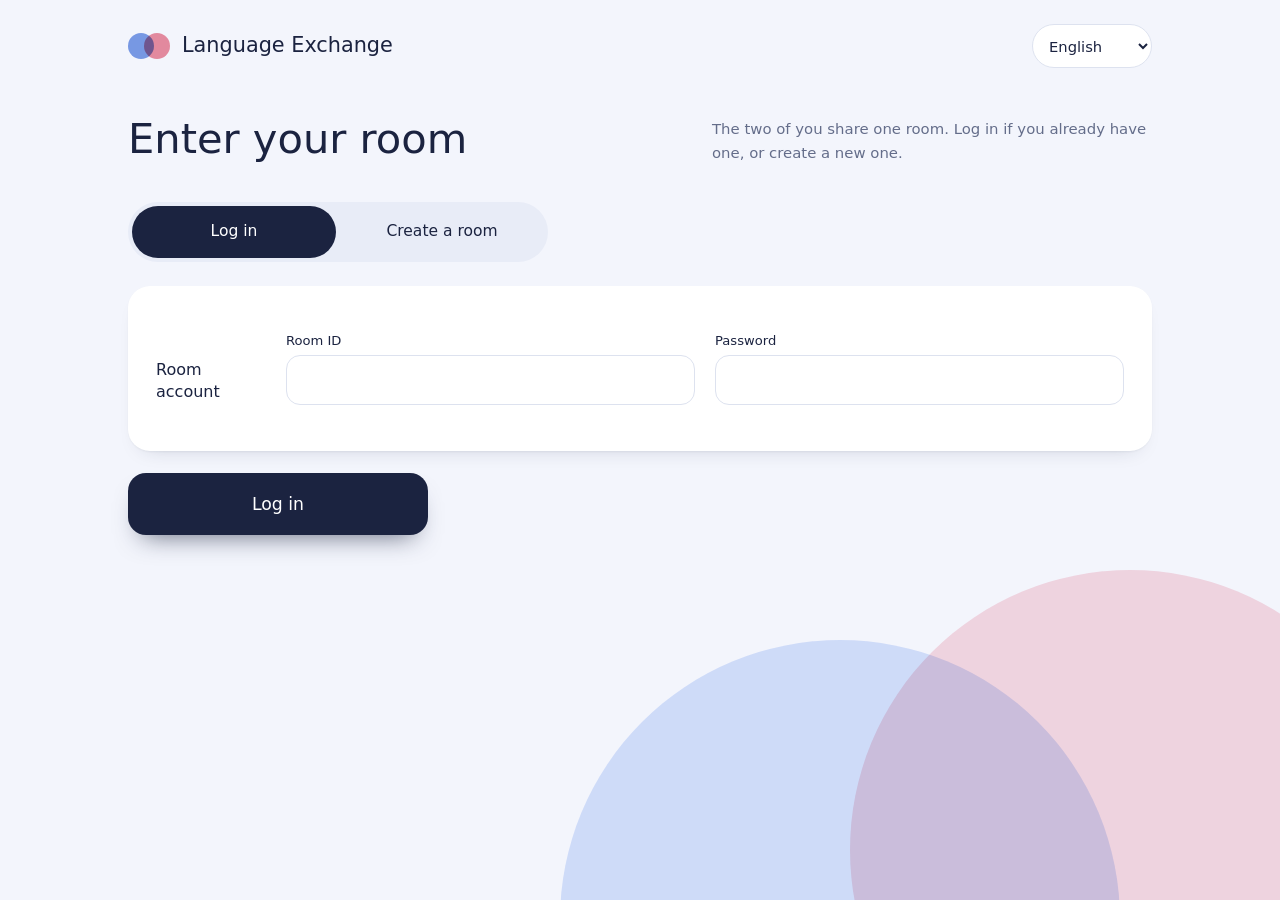
==== src/main/resources/static/enter.html @ fdb612fe "feat: 전체 화면 다국어 및 공통 헤더 Co-Authored-By: Claude Opus 5.5 <noreply@anthropic.com>" ====
<!DOCTYPE html>
<html lang="en">
<head>
    <meta charset="UTF-8">
    <meta name="viewport" content="width=device-width, initial-scale=1, viewport-fit=cover">
    <meta name="theme-color" content="#f3f5fc">
    <title data-i18n="app.name"></title>

    <link rel="preconnect" href="https://fonts.googleapis.com">
    <link rel="preconnect" href="https://fonts.gstatic.com" crossorigin>
    <link href="https://fonts.googleapis.com/css2?family=Gowun+Dodum&family=Noto+Sans+SC:wght@400;500&family=Zen+Maru+Gothic:wght@400;500;700&display=swap" rel="stylesheet">
    <link rel="stylesheet" href="css/style.css">
</head>
<body>
<div class="page">
    <!-- 로고와 화면 언어 선택은 common.js 가 여기에 그립니다. (data-nav 가 없으면 메뉴 없이) -->
    <header class="site-header"></header>

    <main>
        <div class="page-head">
            <h1 class="page-title" data-i18n="enter.heading"></h1>
            <p class="page-note" data-i18n="enter.note"></p>
        </div>

        <div id="mode-toggle" class="mode-toggle" role="group" data-i18n-aria-label="enter.mode.label">
            <button type="button" data-mode="login" aria-pressed="true" data-i18n="enter.mode.login"></button>
            <button type="button" data-mode="create" aria-pressed="false" data-i18n="enter.mode.create"></button>
        </div>

        <!-- 로그인 -->
        <form id="login-form" novalidate>
            <section class="topic-form">
                <div class="form-row">
                    <div class="form-row-name" data-i18n="enter.account.title"></div>
                    <label class="field">
                        <span class="field-label" data-i18n="enter.account.loginId"></span>
                        <input type="text" class="field-input field-input--a" name="loginId" maxlength="20" dir="ltr"
                               autocomplete="username" autocapitalize="none" spellcheck="false">
                    </label>
                    <label class="field">
                        <span class="field-label" data-i18n="enter.account.password"></span>
                        <input type="password" class="field-input field-input--a" name="password" maxlength="64" dir="ltr"
                               autocomplete="current-password">
                    </label>
                </div>
            </section>

            <div class="message" role="alert" hidden></div>

            <div class="form-actions">
                <button type="submit" class="primary submit-button">
                    <span class="btn-line" data-i18n="enter.mode.login"></span>
                </button>
            </div>
        </form>

        <!-- 방 만들기 -->
        <form id="create-form" novalidate hidden>
            <p class="page-note form-note" data-i18n="enter.create.note"></p>

            <section class="topic-form">
                <div class="form-row">
                    <div class="form-row-name" data-i18n="enter.account.title"></div>
                    <label class="field">
                        <span class="field-label" data-i18n="enter.account.loginIdRule"></span>
                        <input type="text" class="field-input field-input--a" name="loginId" maxlength="20" dir="ltr"
                               autocomplete="username" autocapitalize="none" spellcheck="false">
                    </label>
                    <label class="field">
                        <span class="field-label" data-i18n="enter.account.passwordRule"></span>
                        <input type="password" class="field-input field-input--a" name="password" maxlength="64" dir="ltr"
                               autocomplete="new-password">
                    </label>
                </div>

                <div class="form-row">
                    <div class="form-row-name" data-i18n="enter.create.name"></div>
                    <label class="field">
                        <span class="field-label field-label--a" data-i18n="enter.create.memberA"></span>
                        <input type="text" class="field-input field-input--a" name="nameA" maxlength="50" dir="auto" autocomplete="off">
                    </label>
                    <label class="field">
                        <span class="field-label field-label--b" data-i18n="enter.create.memberB"></span>
                        <input type="text" class="field-input field-input--b" name="nameB" maxlength="50" dir="auto" autocomplete="off">
                    </label>
                </div>

                <div class="form-row">
                    <div class="form-row-name" data-i18n="enter.create.nationality"></div>
                    <label class="field">
                        <span class="field-label field-label--a" data-i18n="enter.create.memberA"></span>
                        <select class="field-input field-input--a" name="nationalityA"></select>
                    </label>
                    <label class="field">
                        <span class="field-label field-label--b" data-i18n="enter.create.memberB"></span>
                        <select class="field-input field-input--b" name="nationalityB"></select>
                    </label>
                </div>

                <div class="form-row">
                    <div class="form-row-name" data-i18n="enter.create.learningLanguage"></div>
                    <label class="field">
                        <span class="field-label field-label--a" data-i18n="enter.create.memberA"></span>
                        <select class="field-input field-input--a" name="learningLanguageA"></select>
                    </label>
                    <label class="field">
                        <span class="field-label field-label--b" data-i18n="enter.create.memberB"></span>
                        <select class="field-input field-input--b" name="learningLanguageB"></select>
                    </label>
                    <p class="form-row-hint" data-i18n="enter.create.learningLanguageHint"></p>
                </div>
            </section>

            <div class="message" role="alert" hidden></div>

            <div class="form-actions">
                <button type="submit" class="primary submit-button">
                    <span class="btn-line" data-i18n="enter.create.submit"></span>
                </button>
            </div>
        </form>
    </main>
</div>

<!-- languages.js, i18n.js, 사전은 common.js 가 불러옵니다. -->
<script src="js/common.js"></script>
<script src="js/enter.js"></script>
</body>
</html>
---- src/main/resources/static/css/style.css ----
/* ==========================================================
   언어교환 / 言語交換
   - 색은 언어가 아니라 자리에 붙어요: 방의 첫 번째 언어(A) = 파랑, 두 번째 언어(B) = 빨강
   - 좌우 여백·위치는 논리 속성(inline-start/end)으로 써서 아랍어(dir="rtl")에서도 그대로 뒤집혀요
   - 두 원이 겹치는 모양(벤 다이어그램)이 앱의 상징: 두 언어가 만나는 곳
   ========================================================== */

:root {
    --ink: #1b2340;
    --muted: #646d8a;
    --paper: #f3f5fc;
    --surface: #ffffff;
    --line: #dde2ef;

    --lang-a: #2c5bc4;
    --lang-a-soft: #e5ecfb;
    --lang-a-circle: #c9d9fa;
    --lang-b: #c2354f;
    --lang-b-soft: #fbe5ea;
    --lang-b-circle: #f8cdd6;

    --radius-xl: 28px;
    --radius-lg: 22px;
    --radius-md: 18px;
    --radius-sm: 12px;

    --shadow-card: 0 1px 2px rgba(27, 35, 64, 0.06), 0 22px 40px -22px rgba(27, 35, 64, 0.38);
    --shadow-soft: 0 1px 2px rgba(27, 35, 64, 0.05), 0 10px 22px -16px rgba(27, 35, 64, 0.28);

    --font-ko: "Gowun Dodum", "Apple SD Gothic Neo", "Malgun Gothic", sans-serif;
    --font-ja: "Zen Maru Gothic", "Hiragino Maru Gothic ProN", "Hiragino Sans", "Yu Gothic", sans-serif;
    --font-zh: "Noto Sans SC", "PingFang SC", "Microsoft YaHei", sans-serif;
    --font-system: system-ui, -apple-system, "Segoe UI", Roboto, sans-serif;
}

*,
*::before,
*::after {
    box-sizing: border-box;
}

[hidden] {
    display: none !important;
}

html {
    -webkit-text-size-adjust: 100%;
}

body {
    margin: 0;
    background: var(--paper);
    color: var(--ink);
    font-family: var(--font-ko);
    font-size: 1rem;
    line-height: 1.6;
    font-synthesis: none;
}

body:has(dialog[open]) {
    overflow: hidden;
}

/* 한국어는 단어 단위로, 일본어는 문장 덩어리 단위로 줄바꿈 */
[lang="ko"] {
    font-family: var(--font-ko);
    word-break: keep-all;
    overflow-wrap: break-word;
}

[lang="ja"] {
    font-family: var(--font-ja);
    font-weight: 400;
    line-break: strict;
    word-break: auto-phrase;
}

/* 화면 언어(<html lang>)에 맞는 기본 글꼴. 한국어·일본어·중국어 말고는 기기 기본 글꼴을 씁니다. */
html:lang(ja) body {
    font-family: var(--font-ja);
}

html:lang(zh) body {
    font-family: var(--font-zh);
}

html:not(:lang(ko), :lang(ja), :lang(zh)) body {
    font-family: var(--font-system);
}

button {
    font: inherit;
    color: inherit;
    -webkit-tap-highlight-color: transparent;
}

a {
    -webkit-tap-highlight-color: transparent;
}

:focus-visible {
    outline: 3px solid var(--lang-a);
    outline-offset: 3px;
}

/* ---------- 넓은 화면의 빈 공간을 채우는 장식 (겹치는 두 원) ---------- */

@media (min-width: 1000px) {
    body::before,
    body::after {
        content: "";
        position: fixed;
        z-index: -1;
        width: 560px;
        height: 560px;
        border-radius: 50%;
        mix-blend-mode: multiply;
        opacity: 0.7;
        pointer-events: none;
    }

    body::before {
        inset-inline-end: 160px;
        bottom: -300px;
        background: var(--lang-a-circle);
    }

    body::after {
        inset-inline-end: -130px;
        bottom: -230px;
        background: var(--lang-b-circle);
    }
}

/* ---------- 레이아웃 ---------- */

.page {
    max-width: 1120px;
    margin: 0 auto;
    padding: 0 clamp(20px, 4vw, 48px) calc(80px + env(safe-area-inset-bottom, 0px));
}

.site-header {
    display: flex;
    flex-wrap: wrap;
    align-items: center;
    justify-content: space-between;
    gap: 16px 24px;
    padding: calc(24px + env(safe-area-inset-top, 0px)) 0 clamp(24px, 4vw, 44px);
}

.brand {
    display: flex;
    align-items: center;
    gap: 12px;
    color: inherit;
    text-decoration: none;
}

.logo {
    display: inline-flex;
    align-items: center;
}

.logo-circle {
    width: 26px;
    height: 26px;
    border-radius: 50%;
    mix-blend-mode: multiply;
}

.logo-circle--a {
    background: #7d9ee6;
}

.logo-circle--b {
    margin-inline-start: -10px;
    background: #ee8fa0;
}

.wordmark {
    display: flex;
    flex-wrap: wrap;
    align-items: baseline;
    gap: 0 10px;
    font-size: 1.3rem;
    line-height: 1.3;
}

/* ---------- 메뉴 ---------- */

.site-nav {
    display: flex;
    gap: 4px;
    padding: 4px;
    border-radius: 999px;
    background: #e8ecf7;
}

.site-nav a,
.site-nav button {
    display: flex;
    flex-direction: column;
    align-items: center;
    justify-content: center;
    min-height: 50px;
    padding: 4px 20px;
    border-radius: 999px;
    color: var(--ink);
    font-size: 0.97rem;
    line-height: 1.25;
    text-align: center;
    text-decoration: none;
    transition: background-color 0.18s ease, color 0.18s ease;
}

.site-nav button {
    border: 0;
    background: transparent;
    cursor: pointer;
}

/* 화면 언어 선택 (common.js 가 헤더에 넣어요) */
.lang-select {
    min-height: 44px;
    margin-inline-start: auto;
    padding: 8px 12px;
    border: 1.5px solid var(--line);
    border-radius: 999px;
    background: var(--surface);
    color: var(--ink);
    font: inherit;
    font-size: 0.92rem;
    cursor: pointer;
}

.site-nav a:hover,
.site-nav button:hover {
    background: rgba(255, 255, 255, 0.75);
}

.site-nav a[aria-current="page"] {
    background: var(--ink);
    color: #ffffff;
}

@media (max-width: 700px) {
    .site-nav {
        width: 100%;
    }

    .site-nav a,
    .site-nav button {
        flex: 1;
        padding: 4px 6px;
    }
}

/* ---------- 메인: 히어로 ---------- */

.hero {
    display: grid;
    grid-template-columns: minmax(0, 1fr);
    grid-template-areas:
    "copy"
    "card"
    "actions";
    gap: 28px;
}

.hero-copy {
    grid-area: copy;
}

.card-stage {
    grid-area: card;
    perspective: 1000px;
}

.hero-actions {
    grid-area: actions;
}

.hero-title {
    margin: 0;
    color: var(--lang-a);
    font-size: clamp(2rem, 5.4vw, 3.3rem);
    font-weight: 400;
    line-height: 1.25;
    text-wrap: balance;
}

.hero-desc {
    max-width: 32em;
    margin: 22px 0 0;
    color: var(--muted);
}

@media (min-width: 900px) {
    .hero {
        grid-template-columns: minmax(0, 5fr) minmax(0, 6fr);
        grid-template-areas:
      "copy card"
      "actions card";
        column-gap: clamp(40px, 6vw, 88px);
        row-gap: 0;
        align-items: center;
    }

    .hero-copy {
        align-self: end;
        padding-bottom: 32px;
    }

    .hero-actions {
        align-self: start;
        max-width: 440px;
    }
}

/* ---------- 이번 주 주제 카드 ---------- */

.weekly-card {
    --d: 150px;
    position: relative;
    display: flex;
    flex-direction: column;
    width: 100%;
    min-height: 300px;
    padding: 26px 24px 28px;
    border: 0;
    border-radius: var(--radius-xl);
    background: var(--surface);
    box-shadow: var(--shadow-card);
    overflow: hidden;
    text-align: start;
    cursor: pointer;
    transition: transform 0.22s ease;
}

@media (min-width: 900px) {
    .weekly-card {
        --d: clamp(170px, 17vw, 240px);
        min-height: clamp(360px, 34vw, 460px);
        padding: 36px 36px 40px;
    }
}

.weekly-card:disabled {
    cursor: default;
}

.weekly-card.is-flipping {
    transform: rotateY(90deg);
}

/* 겹치는 두 원: 뽑기 전에는 떨어져 있다가 주제가 나오면 겹쳐요 */
.venn {
    position: absolute;
    top: 24px;
    inset-inline-end: 20px;
    width: calc(var(--d) * 1.7);
    height: var(--d);
    pointer-events: none;
}

@media (min-width: 900px) {
    .venn {
        top: 34px;
        inset-inline-end: 34px;
    }
}

/* 카드 안의 두 송이 꽃: 파랑(A)과 빨강(B). 둘 다 꽃잎이 5장이에요.
   두 꽃이 서로를 향해 움직이는 그림이라 이 안의 left/right 와 translateX 는 글 방향과 상관없이 그대로 둡니다.
   뽑기 전에는 떨어져 있다가, 주제가 나오면 돌면서 서로 겹쳐요. (그림 파일 없이 CSS 안에서 그려요) */
.venn-circle {
    position: absolute;
    top: 0;
    width: var(--d);
    height: var(--d);
    background-repeat: no-repeat;
    background-position: center;
    background-size: contain;
    mix-blend-mode: multiply;
    transition: transform 0.9s cubic-bezier(0.3, 1.25, 0.4, 1);
}

.venn-circle--a {
    left: 0;
    background-image: url("data:image/svg+xml,%3Csvg xmlns='http://www.w3.org/2000/svg' viewBox='0 0 200 200'%3E%3Cpath d='M100 100 C62 84 52 34 80 16 C92 8 108 8 120 16 C148 34 138 84 100 100Z' fill='%23c9d9fa' transform='rotate(0 100 100)'/%3E%3Cpath d='M100 100 C62 84 52 34 80 16 C92 8 108 8 120 16 C148 34 138 84 100 100Z' fill='%23c9d9fa' transform='rotate(72 100 100)'/%3E%3Cpath d='M100 100 C62 84 52 34 80 16 C92 8 108 8 120 16 C148 34 138 84 100 100Z' fill='%23c9d9fa' transform='rotate(144 100 100)'/%3E%3Cpath d='M100 100 C62 84 52 34 80 16 C92 8 108 8 120 16 C148 34 138 84 100 100Z' fill='%23c9d9fa' transform='rotate(216 100 100)'/%3E%3Cpath d='M100 100 C62 84 52 34 80 16 C92 8 108 8 120 16 C148 34 138 84 100 100Z' fill='%23c9d9fa' transform='rotate(288 100 100)'/%3E%3Ccircle cx='100' cy='100' r='13' fill='%237d9ee6'/%3E%3C/svg%3E");
    transform: translateX(calc(var(--d) * 0.15)) rotate(-12deg);
}

.venn-circle--b {
    right: 0;
    background-image: url("data:image/svg+xml,%3Csvg xmlns='http://www.w3.org/2000/svg' viewBox='0 0 200 200'%3E%3Cpath d='M100 100 C68 78 60 34 82 14 C90 7 98 12 100 22 C102 12 110 7 118 14 C140 34 132 78 100 100Z' fill='%23f8cdd6' transform='rotate(0 100 100)'/%3E%3Cpath d='M100 100 C68 78 60 34 82 14 C90 7 98 12 100 22 C102 12 110 7 118 14 C140 34 132 78 100 100Z' fill='%23f8cdd6' transform='rotate(72 100 100)'/%3E%3Cpath d='M100 100 C68 78 60 34 82 14 C90 7 98 12 100 22 C102 12 110 7 118 14 C140 34 132 78 100 100Z' fill='%23f8cdd6' transform='rotate(144 100 100)'/%3E%3Cpath d='M100 100 C68 78 60 34 82 14 C90 7 98 12 100 22 C102 12 110 7 118 14 C140 34 132 78 100 100Z' fill='%23f8cdd6' transform='rotate(216 100 100)'/%3E%3Cpath d='M100 100 C68 78 60 34 82 14 C90 7 98 12 100 22 C102 12 110 7 118 14 C140 34 132 78 100 100Z' fill='%23f8cdd6' transform='rotate(288 100 100)'/%3E%3Ccircle cx='100' cy='100' r='9' fill='%23ee8fa0'/%3E%3C/svg%3E");
    transform: translateX(calc(var(--d) * -0.15)) rotate(14deg);
}

.weekly-card.is-empty .venn-circle--a {
    transform: translateX(calc(var(--d) * -0.12)) rotate(-50deg);
}

.weekly-card.is-empty .venn-circle--b {
    transform: translateX(calc(var(--d) * 0.12)) rotate(52deg);
}

.card-text {
    position: relative;
    display: flex;
    flex-direction: column;
    gap: 8px;
    margin-top: auto;
}

.card-name {
    display: block;
    line-height: 1.25;
    text-wrap: balance;
    overflow-wrap: anywhere;
}

.card-name--a {
    color: var(--lang-a);
    font-size: clamp(2.1rem, 9vw, 3.5rem);
}

.card-name--b {
    color: var(--lang-b);
    font-size: clamp(1.6rem, 6.4vw, 2.4rem);
}

.weekly-card.is-empty .card-name--a {
    font-size: clamp(1.3rem, 5vw, 1.7rem);
}

.weekly-card.is-empty .card-name--b {
    font-size: clamp(1.05rem, 3.6vw, 1.2rem);
}

.hint {
    margin: 0 4px 14px;
    color: var(--muted);
    font-size: 0.92rem;
}

.hero-actions .message {
    margin: 0 0 14px;
}

/* ---------- 메인: 바로가기 ---------- */

.shortcuts {
    display: grid;
    grid-template-columns: repeat(auto-fit, minmax(min(100%, 300px), 1fr));
    gap: 16px;
    margin-top: clamp(44px, 7vw, 80px);
}

.shortcut {
    position: relative;
    display: block;
    padding: 24px 26px;
    padding-inline-end: 60px;
    border: 1.5px solid transparent;
    border-radius: var(--radius-lg);
    background: var(--surface);
    box-shadow: var(--shadow-soft);
    color: inherit;
    text-decoration: none;
    transition: border-color 0.18s ease;
}

.shortcut:hover {
    border-color: var(--ink);
}

.shortcut::after {
    content: "";
    position: absolute;
    top: 50%;
    inset-inline-end: 26px;
    width: 10px;
    height: 10px;
    border-top: 2px solid var(--muted);
    border-inline-end: 2px solid var(--muted);
    transform: translateY(-50%) rotate(45deg);
}

/* 오른쪽에서 왼쪽으로 쓰는 언어에서는 화살표도 반대쪽을 가리킵니다 */
[dir="rtl"] .shortcut::after,
[dir="rtl"] .topic-row::after {
    transform: translateY(-50%) rotate(-45deg);
}

.shortcut-title {
    display: block;
    color: var(--lang-a);
    font-size: 1.35rem;
    line-height: 1.4;
}

.shortcut-desc {
    display: block;
    margin-top: 14px;
    color: var(--muted);
    font-size: 0.93rem;
}

/* ---------- 버튼 ---------- */

.primary {
    display: block;
    width: 100%;
    min-height: 62px;
    margin-top: 18px;
    padding: 12px 20px;
    border: 0;
    border-radius: var(--radius-md);
    background: var(--ink);
    box-shadow: 0 14px 26px -14px rgba(27, 35, 64, 0.7);
    color: #ffffff;
    text-align: center;
    cursor: pointer;
    transition: transform 0.12s ease;
}

.hero-actions .primary {
    margin-top: 0;
}

.primary:active {
    transform: scale(0.985);
}

.primary:disabled {
    opacity: 0.6;
    cursor: progress;
}

.btn-line {
    display: block;
    font-size: 1.08rem;
    line-height: 1.4;
}

.secondary {
    display: block;
    width: 100%;
    min-height: 52px;
    margin-top: 18px;
    padding: 10px 16px;
    border: 1.5px solid var(--ink);
    border-radius: var(--radius-md);
    background: transparent;
    cursor: pointer;
}

.secondary:disabled {
    opacity: 0.55;
    cursor: progress;
}

.load-more {
    max-width: 360px;
    margin: 32px auto 0;
}

.icon-button {
    flex: none;
    display: grid;
    place-items: center;
    width: 44px;
    height: 44px;
    margin: -6px 0 0;
    margin-inline-end: -8px;
    padding: 0;
    border: 0;
    border-radius: 50%;
    background: transparent;
    color: var(--muted);
    cursor: pointer;
}

/* ---------- 메시지 ---------- */

.message {
    max-width: 640px;
    margin: 16px 0 0;
    padding: 13px 16px;
    border-radius: var(--radius-sm);
    background: var(--lang-b-soft);
    color: #8a1f36;
    font-size: 0.95rem;
}

.message--info {
    background: #e9ecf5;
    color: var(--muted);
}

/* ---------- 목록 페이지 공통 ---------- */

.page-head {
    display: flex;
    flex-wrap: wrap;
    align-items: flex-end;
    justify-content: space-between;
    gap: 14px 40px;
    margin-bottom: clamp(24px, 3.5vw, 36px);
}

.page-title {
    margin: 0;
    font-size: clamp(1.9rem, 4vw, 2.6rem);
    font-weight: 400;
    line-height: 1.3;
}

.page-note {
    max-width: 440px;
    margin: 0;
    color: var(--muted);
    font-size: 0.93rem;
}

.topic-list,
.history-list {
    display: grid;
    grid-template-columns: repeat(auto-fill, minmax(min(100%, 300px), 1fr));
    gap: 14px;
    margin: 0;
    padding: 0;
    list-style: none;
}

.topic-list > li,
.history-list > li {
    display: flex;
}

/* ---------- 전체 주제 ---------- */

.group-heading {
    grid-column: 1 / -1;
    display: flex;
    flex-wrap: wrap;
    align-items: baseline;
    gap: 0 12px;
    margin-top: 18px;
    font-size: 1.15rem;
}

.group-heading:first-child {
    margin-top: 0;
}

.topic-row {
    position: relative;
    display: block;
    flex: 1;
    width: 100%;
    padding: 18px 20px;
    padding-inline-end: 48px;
    border: 1.5px solid transparent;
    border-radius: var(--radius-md);
    text-align: start;
    cursor: pointer;
}

/* 아직 안 쓴 주제는 도드라지게, 쓴 주제는 차분하게 */
.topic-row.is-new {
    background: var(--surface);
    box-shadow: var(--shadow-soft);
}

.topic-row.is-used {
    border-color: var(--line);
    background: transparent;
}

.topic-row::after {
    content: "";
    position: absolute;
    top: 50%;
    inset-inline-end: 20px;
    width: 9px;
    height: 9px;
    border-top: 2px solid var(--muted);
    border-inline-end: 2px solid var(--muted);
    transform: translateY(-50%) rotate(45deg);
}

.topic-row:hover {
    border-color: var(--ink);
}

.topic-name {
    display: block;
    line-height: 1.45;
}

.topic-name--a {
    color: var(--lang-a);
    font-size: 1.15rem;
}

.topic-name--b {
    margin-top: 1px;
    color: var(--lang-b);
    font-size: 1rem;
}

.topic-row.is-used .topic-name {
    opacity: 0.78;
}

.pill {
    display: inline-block;
    margin-top: 10px;
    padding: 3px 12px;
    border-radius: 999px;
    font-size: 0.8rem;
    line-height: 1.5;
}

.pill--new,
.pill--now {
    background: var(--ink);
    color: #ffffff;
}

.pill--used {
    background: #e7eaf3;
    color: var(--muted);
}

/* ---------- 학습 기록 ---------- */

.history-card {
    display: flex;
    flex: 1;
    flex-direction: column;
    gap: 16px;
    width: 100%;
    padding: 20px 22px;
    border: 1.5px solid transparent;
    border-radius: var(--radius-lg);
    background: var(--surface);
    box-shadow: var(--shadow-soft);
    text-align: start;
    cursor: pointer;
    transition: border-color 0.18s ease;
}

.history-card:hover,
.history-card.is-current {
    border-color: var(--ink);
}

.history-top {
    display: flex;
    align-items: center;
    justify-content: space-between;
    gap: 12px;
}

.history-top .pill {
    margin-top: 0;
}

.round {
    display: flex;
    align-items: center;
    gap: 12px;
}

.round-no {
    display: grid;
    place-items: center;
    min-width: 3.1rem;
    height: 3.1rem;
    padding: 0 0.5rem;
    border-radius: 999px;
    background: var(--ink);
    color: #ffffff;
    font-family: var(--font-ja);
    font-size: 1.4rem;
    line-height: 1;
}

.round-label {
    color: var(--lang-a);
    font-size: 0.9rem;
    line-height: 1.25;
}

.history-names {
    display: block;
}

.history-date {
    display: block;
    margin-top: auto;
    color: var(--muted);
    font-size: 0.88rem;
}

/* ---------- 주제 등록 ---------- */

.mode-toggle {
    display: grid;
    grid-template-columns: 1fr 1fr;
    gap: 4px;
    width: min(100%, 420px);
    margin: 0 0 24px;
    padding: 4px;
    border-radius: 999px;
    background: #e8ecf7;
}

.mode-toggle button {
    display: flex;
    flex-direction: column;
    align-items: center;
    justify-content: center;
    min-height: 52px;
    border: 0;
    border-radius: 999px;
    background: transparent;
    font-size: 0.97rem;
    line-height: 1.25;
    cursor: pointer;
    transition: background-color 0.18s ease, color 0.18s ease;
}

.mode-toggle button[aria-pressed="true"] {
    background: var(--ink);
    color: #ffffff;
}

.topic-forms {
    display: grid;
    gap: 18px;
}

.topic-form {
    padding: clamp(18px, 3vw, 28px);
    border-radius: var(--radius-lg);
    background: var(--surface);
    box-shadow: var(--shadow-soft);
}

.topic-form-head {
    display: none;
    align-items: baseline;
    justify-content: space-between;
    gap: 12px;
    margin-bottom: 6px;
}

.register-form.is-bulk .topic-form-head {
    display: flex;
}

.topic-form-title {
    display: flex;
    align-items: baseline;
    gap: 10px;
    margin: 0;
    font-size: 1.2rem;
    font-weight: 400;
}

.text-button {
    padding: 6px 4px;
    border: 0;
    background: transparent;
    color: var(--muted);
    font-size: 0.9rem;
    text-decoration: underline;
    text-underline-offset: 3px;
    cursor: pointer;
}

.text-button:hover {
    color: var(--lang-b);
}

.form-row {
    display: grid;
    grid-template-columns: minmax(0, 1fr);
    gap: 12px 20px;
    padding: 18px 0;
    border-top: 1px solid var(--line);
}

.topic-form-head + .form-row,
.topic-form > .form-row:first-child {
    border-top: 0;
}

.form-note {
    margin-bottom: 16px;
}

/* 입력 줄 아래 한 줄 설명 (줄 전체 폭) */
.form-row-hint {
    grid-column: 1 / -1;
    margin: 0;
    color: var(--muted);
    font-size: 0.86rem;
}

@media (min-width: 760px) {
    .form-row {
        grid-template-columns: 110px minmax(0, 1fr) minmax(0, 1fr);
        align-items: start;
    }

    .form-row-name {
        padding-top: 1.7rem;
    }
}

.form-row-name {
    line-height: 1.35;
}

.field {
    display: block;
}

.field-label {
    display: block;
    margin-bottom: 6px;
    font-size: 0.82rem;
    line-height: 1.3;
}

.field-label--a {
    color: var(--lang-a);
}

.field-label--b {
    color: var(--lang-b);
}

.field-input {
    display: block;
    width: 100%;
    padding: 12px 14px;
    border: 1.5px solid var(--line);
    border-radius: 14px;
    background: #ffffff;
    color: var(--ink);
    font-size: 1rem;
    line-height: 1.5;
    transition: border-color 0.15s ease, background-color 0.15s ease, box-shadow 0.15s ease;
}

textarea.field-input {
    min-height: 84px;
    resize: vertical;
}

.field-input::placeholder {
    color: #9aa1b8;
}

.field-input:focus {
    outline: none;
}

.field-input--a:focus {
    border-color: var(--lang-a);
    box-shadow: 0 0 0 3px var(--lang-a-soft);
}

.field-input--b:focus {
    border-color: var(--lang-b);
    box-shadow: 0 0 0 3px var(--lang-b-soft);
}

.field-input[aria-invalid="true"] {
    border-color: #d9730d;
    background: #fff9ef;
}

.form-actions {
    display: flex;
    flex-wrap: wrap;
    align-items: center;
    justify-content: space-between;
    gap: 14px;
    margin-top: 22px;
}

.form-actions .primary {
    flex: 0 1 auto;
    width: auto;
    min-width: min(100%, 300px);
    margin-top: 0;
}

.form-actions .add-topic {
    width: auto;
    margin-top: 0;
}

@media (max-width: 600px) {
    .form-actions .primary,
    .form-actions .add-topic {
        width: 100%;
    }
}

.message--success {
    background: #e2f3e8;
    color: #1d6b3f;
}

.inline-link {
    display: block;
    width: fit-content;
    margin-top: 8px;
    color: inherit;
    font-weight: 500;
    text-underline-offset: 3px;
}

/* ---------- 질문 시트 ---------- */

.sheet-dialog {
    width: min(600px, 100%);
    max-width: 100%;
    padding: 0;
    border: 0;
    border-radius: var(--radius-xl);
    background: var(--surface);
    color: var(--ink);
    overflow: hidden;
}

.sheet-dialog::backdrop {
    background: rgba(27, 35, 64, 0.52);
}

.sheet-dialog[open] {
    animation: sheet-in 0.26s ease-out;
}

@keyframes sheet-in {
    from {
        opacity: 0;
        transform: translateY(28px);
    }
    to {
        opacity: 1;
        transform: translateY(0);
    }
}

@media (max-width: 600px) {
    .sheet-dialog {
        margin: auto 0 0;
        border-bottom-right-radius: 0;
        border-bottom-left-radius: 0;
    }
}

.sheet {
    max-height: 88vh;
    max-height: 88dvh;
    padding: 14px 22px calc(26px + env(safe-area-inset-bottom, 0px));
    overflow-y: auto;
}

.sheet::before {
    content: "";
    display: block;
    width: 42px;
    height: 4px;
    margin: 0 auto 18px;
    border-radius: 2px;
    background: var(--line);
}

@media (min-width: 601px) {
    .sheet {
        padding: 26px 32px 32px;
    }

    .sheet::before {
        display: none;
    }
}

.sheet-head {
    display: flex;
    align-items: flex-start;
    justify-content: space-between;
    gap: 12px;
}

.sheet-title {
    margin: 0;
    line-height: 1.35;
}

.sheet-title--a {
    color: var(--lang-a);
    font-size: 1.55rem;
}

.sheet-title--b {
    margin-top: 2px;
    color: var(--lang-b);
    font-size: 1.2rem;
}

.lang-toggle {
    display: grid;
    grid-template-columns: 1fr 1fr;
    gap: 4px;
    margin: 20px 0 6px;
    padding: 4px;
    border-radius: 999px;
    background: #edf0f7;
}

.lang-toggle button {
    min-height: 46px;
    border: 0;
    border-radius: 999px;
    background: transparent;
    font-size: 1.02rem;
    cursor: pointer;
    transition: background-color 0.18s ease, color 0.18s ease;
}

.lang-toggle button[data-slot="a"][aria-pressed="true"] {
    background: var(--lang-a);
    color: #ffffff;
}

.lang-toggle button[data-slot="b"][aria-pressed="true"] {
    background: var(--lang-b);
    color: #ffffff;
}

.question-list {
    margin: 0;
    padding: 0;
    list-style: none;
}

.question-item {
    display: grid;
    grid-template-columns: 2.2rem 1fr;
    gap: 14px;
    padding: 20px 0;
    border-bottom: 1px solid var(--line);
    font-size: 1.22rem;
    line-height: 1.7;
}

.question-item:last-child {
    border-bottom: 0;
}

.question-no {
    display: grid;
    place-items: center;
    width: 2.2rem;
    height: 2.2rem;
    margin-top: 0.15rem;
    border-radius: 50%;
    font-family: var(--font-ja);
    font-size: 1rem;
    line-height: 1;
}

.question-list[data-slot="a"] .question-no {
    background: var(--lang-a-soft);
    color: var(--lang-a);
}

.question-list[data-slot="b"] .question-no {
    background: var(--lang-b-soft);
    color: var(--lang-b);
}

.question-text {
    word-break: keep-all;
}

.question-text {
    overflow-wrap: anywhere;
    text-wrap: pretty;
}

.question-status {
    margin: 22px 0 4px;
    color: var(--muted);
}

/* ---------- 움직임 줄이기 ---------- */

@media (prefers-reduced-motion: reduce) {
    *,
    *::before,
    *::after {
        animation: none !important;
        transition: none !important;
    }
}
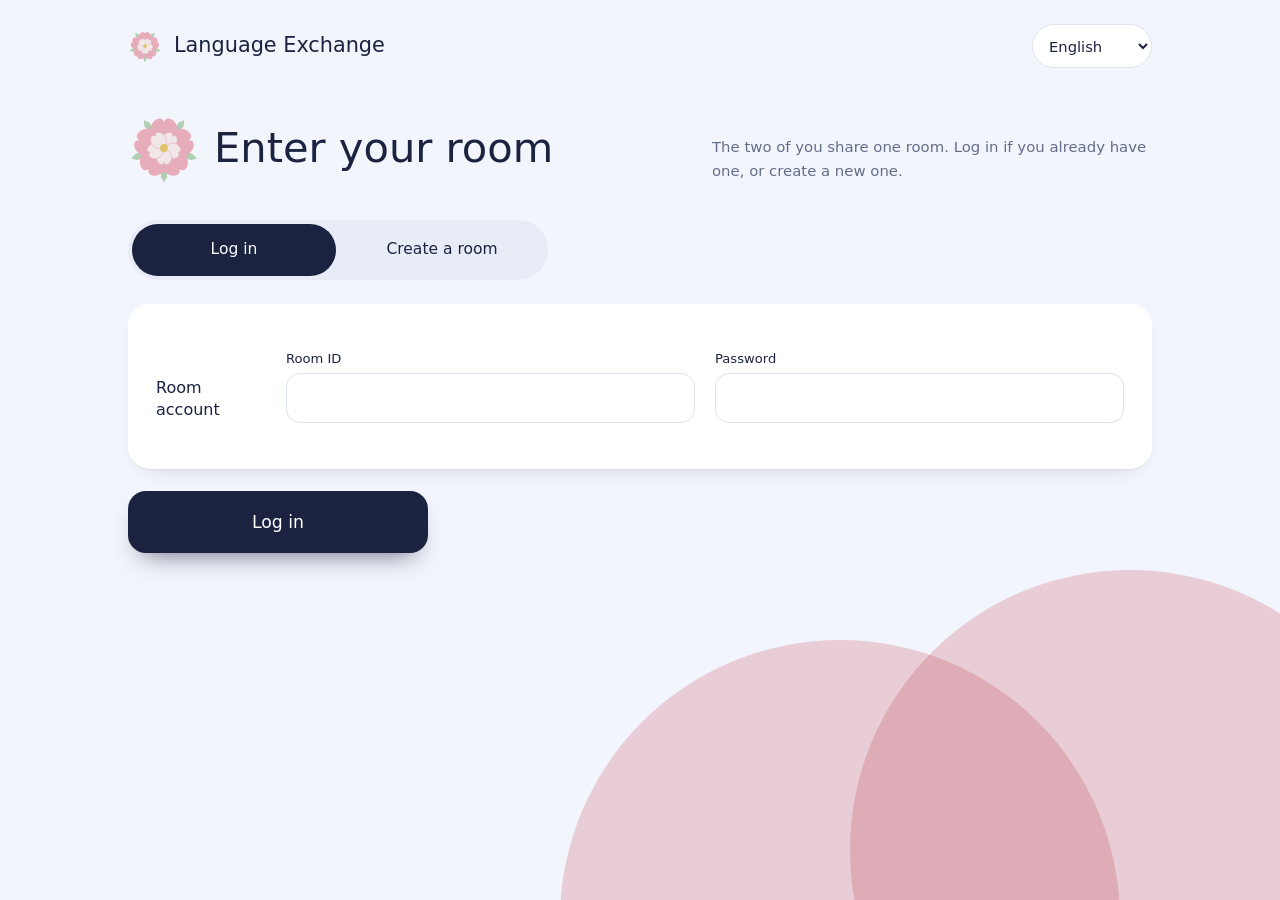
==== commit 9f16c6ff: "feat: 헤더·주제 카드·입구·빈 화면에 언어별 모티프 적용 Co-Authored-By: Claude Opus 5.5 <noreply@anthropic.com>" ====
--- a/src/main/resources/static/enter.html
+++ b/src/main/resources/static/enter.html
@@ -18,7 +18,11 @@
 
     <main>
         <div class="page-head">
-            <h1 class="page-title" data-i18n="enter.heading"></h1>
+            <div class="page-heading">
+                <!-- 화면 언어의 모티프 (장식) -->
+                <span class="motif motif--a" aria-hidden="true"></span>
+                <h1 class="page-title" data-i18n="enter.heading"></h1>
+            </div>
             <p class="page-note" data-i18n="enter.note"></p>
         </div>
 
--- a/src/main/resources/static/css/style.css
+++ b/src/main/resources/static/css/style.css
@@ -1,6 +1,8 @@
 /* ==========================================================
    언어교환 / 言語交換
-   - 색은 언어가 아니라 자리에 붙어요: 방의 첫 번째 언어(A) = 파랑, 두 번째 언어(B) = 빨강
+   - 글자 색은 언어가 아니라 자리에 붙어요: 방의 첫 번째 언어(A) = 파랑, 두 번째 언어(B) = 빨강
+   - 장식 그림(모티프)은 언어마다 달라요. common.js 가 --motif-a/b(그림), --accent-a/b(보조 색) 변수로 내려주고
+     <html data-motifs="pair|single"> 로 표시합니다. 여기서는 어떤 언어인지 모르고 변수만 씁니다.
    - 좌우 여백·위치는 논리 속성(inline-start/end)으로 써서 아랍어(dir="rtl")에서도 그대로 뒤집혀요
    - 두 원이 겹치는 모양(벤 다이어그램)이 앱의 상징: 두 언어가 만나는 곳
    ========================================================== */
@@ -130,6 +132,44 @@
         bottom: -230px;
         background: var(--lang-b-circle);
     }
+
+    /* 모티프가 정해지면 배경의 두 원도 그 언어들의 보조 색을 옅게 풀어서 씁니다 */
+    :root[data-motifs] body::before {
+        background: color-mix(in srgb, var(--accent-a) 42%, #ffffff);
+    }
+
+    :root[data-motifs] body::after {
+        background: color-mix(in srgb, var(--accent-b) 42%, #ffffff);
+    }
+}
+
+/* ---------- 언어별 모티프 (장식) ---------- */
+
+.motif {
+    display: block;
+    flex: none;
+    width: 84px;
+    height: 84px;
+    background: center / contain no-repeat;
+    mix-blend-mode: multiply;
+}
+
+.motif--a {
+    background-image: var(--motif-a);
+}
+
+.motif--b {
+    background-image: var(--motif-b);
+}
+
+/* 방의 두 모티프를 살짝 겹쳐 나란히 (빈 상태 화면) */
+.motif-pair {
+    display: flex;
+    margin-top: 8px;
+}
+
+.motif-pair .motif--b {
+    margin-inline-start: -18px;
 }
 
 /* ---------- 레이아웃 ---------- */
@@ -176,6 +216,27 @@
 .logo-circle--b {
     margin-inline-start: -10px;
     background: #ee8fa0;
+}
+
+/* 모티프가 정해지면 헤더 마크의 두 원이 그 언어들의 그림으로 바뀝니다 (정해지기 전에는 원 그대로) */
+:root[data-motifs] .logo-circle {
+    width: 34px;
+    height: 34px;
+    border-radius: 0;
+    background: center / contain no-repeat;
+}
+
+:root[data-motifs] .logo-circle--a {
+    background-image: var(--motif-a);
+}
+
+:root[data-motifs] .logo-circle--b {
+    background-image: var(--motif-b);
+}
+
+/* 방에 들어가기 전에는 화면 언어의 그림 하나만 */
+:root[data-motifs="single"] .logo-circle--b {
+    display: none;
 }
 
 .wordmark {
@@ -388,13 +449,13 @@
 
 .venn-circle--a {
     left: 0;
-    background-image: url("data:image/svg+xml,%3Csvg xmlns='http://www.w3.org/2000/svg' viewBox='0 0 200 200'%3E%3Cpath d='M100 100 C62 84 52 34 80 16 C92 8 108 8 120 16 C148 34 138 84 100 100Z' fill='%23c9d9fa' transform='rotate(0 100 100)'/%3E%3Cpath d='M100 100 C62 84 52 34 80 16 C92 8 108 8 120 16 C148 34 138 84 100 100Z' fill='%23c9d9fa' transform='rotate(72 100 100)'/%3E%3Cpath d='M100 100 C62 84 52 34 80 16 C92 8 108 8 120 16 C148 34 138 84 100 100Z' fill='%23c9d9fa' transform='rotate(144 100 100)'/%3E%3Cpath d='M100 100 C62 84 52 34 80 16 C92 8 108 8 120 16 C148 34 138 84 100 100Z' fill='%23c9d9fa' transform='rotate(216 100 100)'/%3E%3Cpath d='M100 100 C62 84 52 34 80 16 C92 8 108 8 120 16 C148 34 138 84 100 100Z' fill='%23c9d9fa' transform='rotate(288 100 100)'/%3E%3Ccircle cx='100' cy='100' r='13' fill='%237d9ee6'/%3E%3C/svg%3E");
+    background-image: var(--motif-a);
     transform: translateX(calc(var(--d) * 0.15)) rotate(-12deg);
 }
 
 .venn-circle--b {
     right: 0;
-    background-image: url("data:image/svg+xml,%3Csvg xmlns='http://www.w3.org/2000/svg' viewBox='0 0 200 200'%3E%3Cpath d='M100 100 C68 78 60 34 82 14 C90 7 98 12 100 22 C102 12 110 7 118 14 C140 34 132 78 100 100Z' fill='%23f8cdd6' transform='rotate(0 100 100)'/%3E%3Cpath d='M100 100 C68 78 60 34 82 14 C90 7 98 12 100 22 C102 12 110 7 118 14 C140 34 132 78 100 100Z' fill='%23f8cdd6' transform='rotate(72 100 100)'/%3E%3Cpath d='M100 100 C68 78 60 34 82 14 C90 7 98 12 100 22 C102 12 110 7 118 14 C140 34 132 78 100 100Z' fill='%23f8cdd6' transform='rotate(144 100 100)'/%3E%3Cpath d='M100 100 C68 78 60 34 82 14 C90 7 98 12 100 22 C102 12 110 7 118 14 C140 34 132 78 100 100Z' fill='%23f8cdd6' transform='rotate(216 100 100)'/%3E%3Cpath d='M100 100 C68 78 60 34 82 14 C90 7 98 12 100 22 C102 12 110 7 118 14 C140 34 132 78 100 100Z' fill='%23f8cdd6' transform='rotate(288 100 100)'/%3E%3Ccircle cx='100' cy='100' r='9' fill='%23ee8fa0'/%3E%3C/svg%3E");
+    background-image: var(--motif-b);
     transform: translateX(calc(var(--d) * -0.15)) rotate(14deg);
 }
 
@@ -611,6 +672,18 @@
     margin-bottom: clamp(24px, 3.5vw, 36px);
 }
 
+/* 제목 옆에 모티프를 두는 화면 (들어가기) */
+.page-heading {
+    display: flex;
+    align-items: center;
+    gap: 14px;
+}
+
+.page-heading .motif {
+    width: 72px;
+    height: 72px;
+}
+
 .page-title {
     margin: 0;
     font-size: clamp(1.9rem, 4vw, 2.6rem);
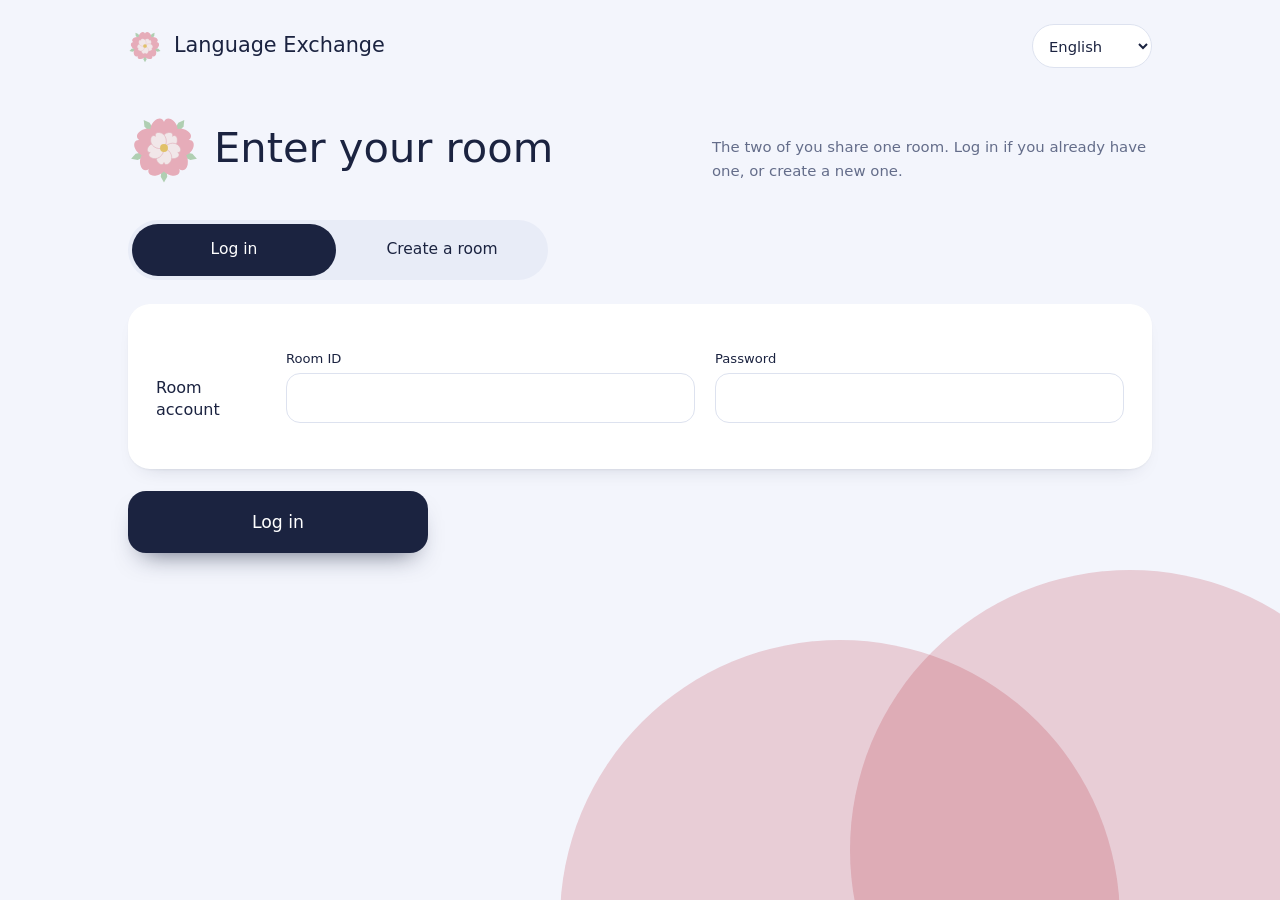
==== commit d809f322: "feat: SVG 파비콘 추가 Co-Authored-By: Claude Opus 5.5 <noreply@anthropic.com>" ====
--- a/src/main/resources/static/enter.html
+++ b/src/main/resources/static/enter.html
@@ -4,6 +4,7 @@
     <meta charset="UTF-8">
     <meta name="viewport" content="width=device-width, initial-scale=1, viewport-fit=cover">
     <meta name="theme-color" content="#f3f5fc">
+    <link rel="icon" type="image/svg+xml" href="/favicon.svg">
     <title data-i18n="app.name"></title>
 
     <link rel="preconnect" href="https://fonts.googleapis.com">
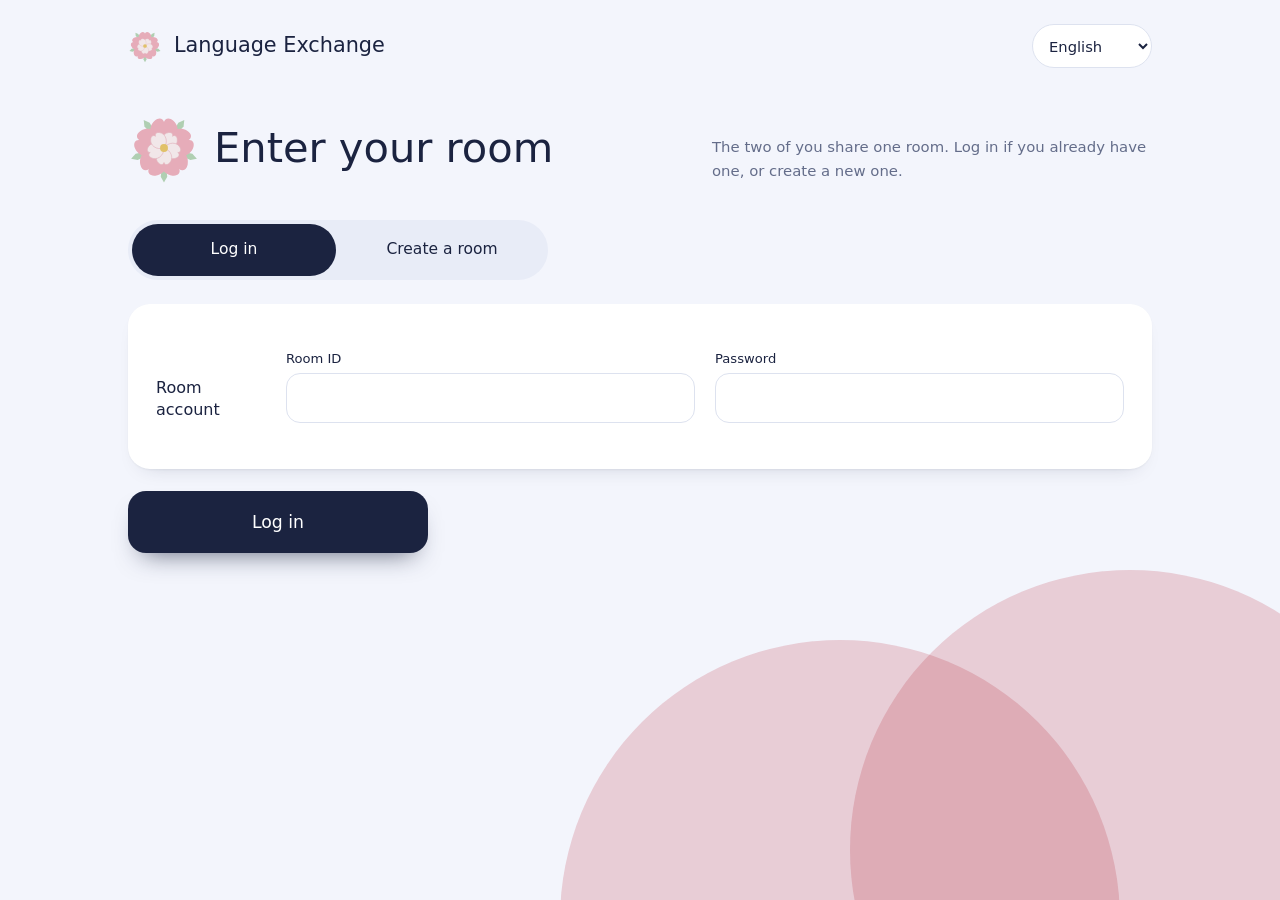
==== commit fce366b5: "feat: 검색 노출을 위한 SEO 설정 추가 - 5개 페이지에 description, og 태그, canonical 추가 - 링크 공유 미리보기 이미지(og-image.png) " ====
--- a/src/main/resources/static/enter.html
+++ b/src/main/resources/static/enter.html
@@ -1,11 +1,26 @@
 <!DOCTYPE html>
-<html lang="en">
+<html lang="ko">
 <head>
     <meta charset="UTF-8">
     <meta name="viewport" content="width=device-width, initial-scale=1, viewport-fit=cover">
     <meta name="theme-color" content="#f3f5fc">
+    <meta name="description" content="서강대 언어교환 모임에 로그인하거나 새로운 언어교환 방을 만들어 시작하세요.">
+    <meta name="keywords" content="언어교환, language exchange, 서강대">
+    <meta property="og:title" content="언어교환 - 로그인 / 방 만들기">
+    <meta property="og:description" content="서강대 언어교환 모임에 로그인하거나 새로운 언어교환 방을 만들어 시작하세요.">
+    <meta property="og:type" content="website">
+    <meta property="og:url" content="https://sogang-language-exchange.duckdns.org/enter.html">
+    <meta property="og:site_name" content="서강대 언어교환">
+    <meta property="og:locale" content="ko_KR">
+    <meta property="og:image" content="https://sogang-language-exchange.duckdns.org/img/og-image.png">
+    <meta property="og:image:width" content="1200">
+    <meta property="og:image:height" content="630">
+    <meta property="og:image:alt" content="서강대 언어교환">
+    <meta name="twitter:card" content="summary_large_image">
+    <link rel="canonical" href="https://sogang-language-exchange.duckdns.org/enter.html">
+    <meta name="robots" content="index, follow">
     <link rel="icon" type="image/svg+xml" href="/favicon.svg">
-    <title data-i18n="app.name"></title>
+    <title data-i18n="app.name">언어교환</title>
 
     <link rel="preconnect" href="https://fonts.googleapis.com">
     <link rel="preconnect" href="https://fonts.gstatic.com" crossorigin>
@@ -113,6 +128,37 @@
                         <select class="field-input field-input--b" name="learningLanguageB"></select>
                     </label>
                     <p class="form-row-hint" data-i18n="enter.create.learningLanguageHint"></p>
+                    <!-- 두 언어를 고르면 그 조합의 펫을 미리 보여줍니다 (enter.js) -->
+                    <p id="pet-preview" class="pet-preview" aria-live="polite" hidden>
+                        <span id="pet-preview-emoji" class="pet-emoji" aria-hidden="true"></span>
+                        <span class="pet-preview-text">
+                            <span class="pet-preview-label" data-i18n="stats.pet"></span>
+                            <span id="pet-preview-name" class="pet-name"></span>
+                        </span>
+                    </p>
+                </div>
+
+                <div class="form-row form-row--goal" role="radiogroup" aria-labelledby="goal-label">
+                    <div id="goal-label" class="form-row-name" data-i18n="room.goal.label"></div>
+                    <div class="goal-options">
+                        <label><input type="radio" name="goal" value="25">25</label>
+                        <label><input type="radio" name="goal" value="50" checked>50</label>
+                        <label><input type="radio" name="goal" value="75">75</label>
+                        <label><input type="radio" name="goal" value="100">100</label>
+                    </div>
+                    <p class="form-row-hint" data-i18n="room.goal.petHint"></p>
+                </div>
+
+                <!-- 기본 추천 주제: 서버의 default-topics.json 에서 방의 두 언어로 등록됩니다 -->
+                <div class="form-row form-row--goal">
+                    <div class="form-row-name" data-i18n="enter.create.defaultTopics"></div>
+                    <div class="goal-options">
+                        <label>
+                            <input type="checkbox" name="useDefaultTopics" checked>
+                            <span data-i18n="enter.create.defaultTopicsUse"></span>
+                        </label>
+                    </div>
+                    <p class="form-row-hint" data-i18n="enter.create.defaultTopicsHint"></p>
                 </div>
             </section>
 
@@ -129,6 +175,7 @@
 
 <!-- languages.js, i18n.js, 사전은 common.js 가 불러옵니다. -->
 <script src="js/common.js"></script>
+<script src="js/pet.js"></script>
 <script src="js/enter.js"></script>
 </body>
 </html>
--- a/src/main/resources/static/css/style.css
+++ b/src/main/resources/static/css/style.css
@@ -317,6 +317,104 @@
     }
 }
 
+/* ---------- 진행바: 목표 횟수까지의 여정 (common.js 가 헤더 맨 아래에 넣어요) ---------- */
+
+.journey {
+    display: grid;
+    grid-template-columns: minmax(0, 1fr) auto;
+    align-items: center;
+    gap: 6px 12px;
+    flex-basis: 100%;
+    font-size: 0.92rem;
+    line-height: 1.3;
+}
+
+.journey-title {
+    grid-column: 1 / -1;
+}
+
+/* 진행바 오른쪽의 퍼센트 */
+.journey-percent {
+    color: var(--muted);
+}
+
+/* 홈이 파인 통: 안쪽 그림자로 깊이를 줍니다 */
+.journey-bar {
+    width: 100%;
+    height: 14px;
+    border-radius: 999px;
+    overflow: hidden;
+    background: var(--line);
+    box-shadow: inset 0 2px 4px rgba(27, 35, 64, 0.22), 0 1px 0 rgba(255, 255, 255, 0.9);
+}
+
+/* 차오르는 액체: 위쪽 하이라이트 + 아래쪽 그늘로 볼록하게, 끝에서 살짝 넘쳤다가 돌아옵니다 */
+.journey-fill {
+    position: relative;
+    display: block;
+    width: 0;
+    height: 100%;
+    border-radius: 999px;
+    overflow: hidden;
+    background:
+        linear-gradient(to bottom, rgba(255, 255, 255, 0.55), rgba(255, 255, 255, 0.08) 45%, rgba(0, 0, 0, 0.16)),
+        var(--accent-a, var(--lang-a));
+    box-shadow: 0 0 10px color-mix(in srgb, var(--accent-a, var(--lang-a)) 60%, transparent);
+    transition: width 0.9s cubic-bezier(0.34, 1.4, 0.64, 1);
+}
+
+/* 채워질 때 한 번 지나가는 반짝임 */
+.journey-fill.is-filling::after {
+    content: "";
+    position: absolute;
+    inset: 0;
+    background: linear-gradient(100deg, transparent 30%, rgba(255, 255, 255, 0.75) 50%, transparent 70%);
+    transform: translateX(-100%);
+    animation: journey-shine 1.1s ease-out 0.25s;
+}
+
+@keyframes journey-shine {
+    to {
+        transform: translateX(100%);
+    }
+}
+
+/* 방 만들기: 목표 횟수 라디오 */
+.goal-options {
+    display: flex;
+    flex-wrap: wrap;
+    gap: 4px 24px;
+}
+
+.goal-options label {
+    display: inline-flex;
+    align-items: center;
+    gap: 8px;
+    min-height: 44px;
+    cursor: pointer;
+}
+
+.goal-options input {
+    width: 20px;
+    height: 20px;
+    margin: 0;
+    accent-color: var(--accent-a, var(--lang-a));
+}
+
+@media (min-width: 760px) {
+    .goal-options {
+        grid-column: 2 / -1;
+    }
+
+    .form-row--goal {
+        align-items: center;
+    }
+
+    .form-row--goal .form-row-name {
+        padding-top: 0;
+    }
+}
+
 /* ---------- 메인: 히어로 ---------- */
 
 .hero {
@@ -379,7 +477,7 @@
     }
 }
 
-/* ---------- 이번 주 주제 카드 ---------- */
+/* ---------- 주제 카드 ---------- */
 
 .weekly-card {
     --d: 150px;
@@ -512,6 +610,168 @@
 
 /* ---------- 메인: 바로가기 ---------- */
 
+/* ---------- 펫: 두 언어가 만나 생긴 동물. 레벨바는 A 색에서 B 색으로 이어집니다 ---------- */
+
+.pet-display {
+    display: flex;
+    align-items: center;
+    gap: 16px;
+    max-width: 560px;
+    margin: clamp(28px, 4vw, 40px) auto 0;
+    padding: 16px 20px;
+    border-radius: var(--radius-lg);
+    background: var(--surface);
+    box-shadow: var(--shadow-soft);
+}
+
+.pet-emoji {
+    display: grid;
+    place-items: center;
+    flex: none;
+    width: 72px;
+    height: 72px;
+    border-radius: 50%;
+    background: linear-gradient(135deg, var(--lang-a-circle), var(--lang-b-circle));
+    font-size: 2.5rem;
+    line-height: 1;
+}
+
+.pet-emoji.is-level-up {
+    animation: pet-hop 0.5s ease-out;
+}
+
+@keyframes pet-hop {
+    40% {
+        transform: translateY(-10px) scale(1.08);
+    }
+}
+
+.pet-info {
+    display: flex;
+    flex: 1;
+    flex-direction: column;
+    gap: 8px;
+    min-width: 0;
+}
+
+.pet-head {
+    display: flex;
+    flex-wrap: wrap;
+    align-items: baseline;
+    justify-content: space-between;
+    gap: 2px 12px;
+}
+
+.pet-name {
+    font-size: 1.15rem;
+    line-height: 1.3;
+}
+
+.pet-level-label {
+    color: var(--muted);
+    font-size: 0.88rem;
+}
+
+.pet-bar-track {
+    height: 10px;
+    border-radius: 999px;
+    overflow: hidden;
+    background: var(--line);
+}
+
+.pet-bar {
+    width: var(--fill, 0%);
+    height: 100%;
+    border-radius: 999px;
+    background: linear-gradient(to right, var(--lang-a), var(--lang-b));
+    transition: width 0.6s ease;
+}
+
+[dir="rtl"] .pet-bar {
+    background: linear-gradient(to left, var(--lang-a), var(--lang-b));
+}
+
+/* 방 만들기: 두 언어를 고르면 나오는 펫 미리보기 (줄 전체 폭) */
+.pet-preview {
+    display: flex;
+    grid-column: 1 / -1;
+    align-items: center;
+    gap: 18px;
+    margin: 4px 0 0;
+    padding: 16px 20px;
+    border-radius: var(--radius-md);
+    background: linear-gradient(to right, var(--lang-a-soft), var(--lang-b-soft));
+    animation: note-in 0.22s ease-out;
+}
+
+[dir="rtl"] .pet-preview {
+    background: linear-gradient(to left, var(--lang-a-soft), var(--lang-b-soft));
+}
+
+.pet-preview .pet-emoji {
+    width: 76px;
+    height: 76px;
+    background: var(--surface);
+    box-shadow: var(--shadow-soft);
+    font-size: 2.8rem;
+}
+
+.pet-preview-text {
+    display: flex;
+    flex-direction: column;
+    gap: 2px;
+    min-width: 0;
+    line-height: 1.3;
+}
+
+.pet-preview-label {
+    color: var(--muted);
+    font-size: 0.9rem;
+}
+
+.pet-preview .pet-name {
+    font-size: 1.5rem;
+}
+
+.congrats-dialog {
+    width: min(340px, calc(100% - 40px));
+    padding: 32px 24px 24px;
+    border: 0;
+    border-radius: var(--radius-xl);
+    background: var(--surface);
+    box-shadow: var(--shadow-card);
+    color: var(--ink);
+    text-align: center;
+}
+
+.congrats-dialog::backdrop {
+    background: rgba(27, 35, 64, 0.52);
+}
+
+.congrats-dialog[open] {
+    animation: sheet-in 0.26s ease-out;
+}
+
+.congrats-emoji {
+    margin: 0 0 12px;
+    font-size: 4rem;
+    line-height: 1.1;
+}
+
+.congrats-card {
+    display: block;
+    width: 100%;
+    height: auto;
+    margin: 0 0 16px;
+    border-radius: var(--radius-md);
+}
+
+.congrats-message {
+    margin: 0 0 6px;
+    line-height: 1.6;
+    text-wrap: pretty;
+}
+
 .shortcuts {
     display: grid;
     grid-template-columns: repeat(auto-fit, minmax(min(100%, 300px), 1fr));
@@ -1103,6 +1363,223 @@
     text-underline-offset: 3px;
 }
 
+/* ---------- 통계 ---------- */
+
+.stats {
+    display: grid;
+    gap: clamp(14px, 2vw, 20px);
+}
+
+.stat-tiles {
+    display: grid;
+    grid-template-columns: repeat(4, minmax(0, 1fr));
+    gap: clamp(10px, 1.6vw, 16px);
+}
+
+.stat-tile,
+.stat-panel {
+    border-radius: var(--radius-lg);
+    background: var(--surface);
+    box-shadow: var(--shadow-soft);
+}
+
+.stat-tile {
+    display: flex;
+    flex-direction: column;
+    gap: 2px;
+    min-width: 0;
+    padding: 18px 20px 20px;
+}
+
+.stat-label {
+    color: var(--muted);
+    font-size: 0.9rem;
+    line-height: 1.4;
+}
+
+.stat-value {
+    font-size: clamp(2.2rem, 4.6vw, 3.1rem);
+    font-weight: 400;
+    line-height: 1.15;
+}
+
+.stat-sub {
+    margin-top: auto;
+    padding-top: 6px;
+    color: var(--muted);
+    font-size: 0.85rem;
+    line-height: 1.4;
+}
+
+/* 맨 앞의 총 회차만 방의 첫 번째 색으로 채워 주인공으로 */
+.stat-tile--hero {
+    background: var(--lang-a);
+    color: #ffffff;
+}
+
+.stat-tile--hero .stat-label,
+.stat-tile--hero .stat-sub {
+    color: rgba(255, 255, 255, 0.86);
+}
+
+.stat-panels {
+    display: grid;
+    grid-template-columns: minmax(0, 1fr) minmax(0, 1.35fr);
+    gap: clamp(14px, 2vw, 20px);
+}
+
+.stat-panel {
+    display: flex;
+    flex-direction: column;
+    min-width: 0;
+    padding: 22px 24px 24px;
+}
+
+.stat-title {
+    margin: 0;
+    font-size: 1.15rem;
+    font-weight: 400;
+    line-height: 1.4;
+}
+
+.stat-note {
+    margin: 2px 0 0;
+    color: var(--muted);
+    font-size: 0.88rem;
+}
+
+.stat-fraction {
+    margin: auto 0 12px;
+    padding-top: 20px;
+    line-height: 1.1;
+}
+
+.stat-fraction-done {
+    font-size: clamp(2.4rem, 5vw, 3.2rem);
+    font-weight: 400;
+}
+
+.stat-fraction-total {
+    color: var(--muted);
+    font-size: 1.3rem;
+}
+
+/* 비율 하나 = 미터: 같은 색의 옅은 통 위에 진한 채움 */
+.stat-meter {
+    height: 14px;
+    border-radius: 999px;
+    overflow: hidden;
+    background: var(--lang-a-soft);
+}
+
+.stat-meter-fill {
+    display: block;
+    height: 100%;
+    border-radius: 999px;
+    background: var(--lang-a);
+    animation: stat-meter-in 0.7s ease-out;
+}
+
+@keyframes stat-meter-in {
+    from {
+        transform: translateX(-100%);
+    }
+}
+
+[dir="rtl"] .stat-meter-fill {
+    animation: none;
+}
+
+.stat-foot {
+    display: flex;
+    flex-wrap: wrap;
+    justify-content: space-between;
+    gap: 2px 16px;
+    margin: 10px 0 0;
+    color: var(--muted);
+    font-size: 0.88rem;
+}
+
+/* 월별 세로 막대: 얇은 막대, 위쪽만 둥글게, 바닥 선 하나. 지난달들은 옅게 두고 이번 달만 진하게 */
+.stat-bars {
+    display: grid;
+    grid-auto-flow: column;
+    grid-auto-columns: minmax(0, 1fr);
+    gap: 6px;
+    margin: auto 0 0;
+    padding: 24px 0 0;
+    list-style: none;
+}
+
+.stat-bar-item {
+    display: flex;
+    flex-direction: column;
+    align-items: center;
+    justify-content: flex-end;
+    min-width: 0;
+}
+
+.stat-bar-value {
+    order: 1;
+    margin-bottom: 6px;
+    font-size: 0.92rem;
+    line-height: 1.2;
+}
+
+.stat-bar-value.is-zero {
+    color: #9aa1b8;
+}
+
+.stat-bar {
+    order: 2;
+    width: 24px;
+    max-width: 100%;
+    border-radius: 4px 4px 0 0;
+    background: var(--lang-a-circle);
+    transform-origin: bottom;
+    animation: stat-bar-in 0.6s ease-out backwards;
+}
+
+.stat-bar-item.is-current .stat-bar {
+    background: var(--lang-a);
+}
+
+@keyframes stat-bar-in {
+    from {
+        transform: scaleY(0);
+    }
+}
+
+.stat-bar-month {
+    order: 3;
+    align-self: stretch;
+    padding-top: 8px;
+    border-top: 1px solid var(--line);
+    color: var(--muted);
+    font-size: 0.82rem;
+    line-height: 1.3;
+    text-align: center;
+    white-space: nowrap;
+}
+
+.stat-bar-item.is-current .stat-bar-month {
+    color: var(--ink);
+}
+
+@media (max-width: 760px) {
+    .stat-tiles {
+        grid-template-columns: repeat(2, minmax(0, 1fr));
+    }
+
+    .stat-panels {
+        grid-template-columns: minmax(0, 1fr);
+    }
+
+    .stat-panel {
+        padding: 20px 18px 22px;
+    }
+}
+
 /* ---------- 질문 시트 ---------- */
 
 .sheet-dialog {
@@ -1229,14 +1706,65 @@
     list-style: none;
 }
 
+.question-list[data-slot="a"] {
+    --slot: var(--lang-a);
+    --slot-soft: var(--lang-a-soft);
+    --slot-line: var(--lang-a-circle);
+}
+
+.question-list[data-slot="b"] {
+    --slot: var(--lang-b);
+    --slot-soft: var(--lang-b-soft);
+    --slot-line: var(--lang-b-circle);
+}
+
 .question-item {
-    display: grid;
-    grid-template-columns: 2.2rem 1fr;
-    gap: 14px;
-    padding: 20px 0;
     border-bottom: 1px solid var(--line);
     font-size: 1.22rem;
     line-height: 1.7;
+}
+
+.question-row {
+    display: grid;
+    grid-template-columns: 2.2rem 1fr auto;
+    gap: 14px;
+    width: 100%;
+    padding: 20px 0;
+}
+
+/* 사용한 주제에서는 질문 한 줄이 메모 칸을 여닫는 버튼 */
+.question-toggle {
+    border: 0;
+    background: transparent;
+    line-height: inherit;
+    text-align: start;
+    cursor: pointer;
+}
+
+.question-toggle:focus-visible {
+    outline-color: var(--slot);
+    outline-offset: -3px;
+    border-radius: var(--radius-sm);
+}
+
+.question-note-icon {
+    display: grid;
+    place-items: center;
+    width: 2.2rem;
+    height: 2.2rem;
+    margin-top: 0.15rem;
+    border-radius: 50%;
+    color: #9aa1b8;
+    transition: background-color 0.18s ease, color 0.18s ease;
+}
+
+.question-toggle:hover .question-note-icon {
+    color: var(--slot);
+}
+
+.question-toggle[aria-expanded="true"] .question-note-icon {
+    background: var(--slot);
+    color: #ffffff;
 }
 
 .question-item:last-child {
@@ -1274,6 +1802,121 @@
     text-wrap: pretty;
 }
 
+/* ---------- 질문 메모: 지금 고른 언어 자리의 색을 띤 줄 공책 ---------- */
+
+.note {
+    margin: 0 0 20px;
+    margin-inline-start: calc(2.2rem + 14px);
+    padding: 14px 16px 12px;
+    border-radius: var(--radius-md);
+    background: var(--slot-soft);
+    box-shadow: inset 0 0 0 1.5px transparent;
+    transition: box-shadow 0.15s ease;
+    animation: note-in 0.22s ease-out;
+}
+
+.note:focus-within {
+    box-shadow: inset 0 0 0 1.5px var(--slot);
+}
+
+@keyframes note-in {
+    from {
+        opacity: 0;
+        transform: translateY(-6px);
+    }
+    to {
+        opacity: 1;
+        transform: translateY(0);
+    }
+}
+
+@media (max-width: 600px) {
+    .note {
+        margin-inline-start: 0;
+    }
+}
+
+.note-input {
+    --note-line-height: 1.9em;
+    display: block;
+    width: 100%;
+    min-height: calc(var(--note-line-height) * 3);
+    padding: 0;
+    border: 0;
+    /* 글줄마다 밑줄: 줄 높이와 같은 간격으로 긋고, 글과 함께 스크롤되게(local) 합니다. */
+    background: repeating-linear-gradient(
+        transparent 0 calc(var(--note-line-height) - 1px),
+        var(--slot-line) calc(var(--note-line-height) - 1px) var(--note-line-height)
+    ) local;
+    color: var(--ink);
+    font: inherit;
+    font-size: 1rem;
+    line-height: var(--note-line-height);
+    resize: vertical;
+}
+
+.note-input:focus {
+    outline: none; /* 초점 표시는 .note:focus-within 테두리가 맡아요 */
+}
+
+.note-input::placeholder {
+    color: var(--muted);
+    opacity: 0.75;
+}
+
+.note-input:disabled {
+    opacity: 0.55;
+}
+
+.note-foot {
+    display: flex;
+    align-items: center;
+    justify-content: space-between;
+    gap: 12px;
+    margin-top: 10px;
+}
+
+.note-status {
+    color: var(--muted);
+    font-size: 0.88rem;
+    line-height: 1.4;
+}
+
+.note-status--saved {
+    color: #1d6b3f;
+}
+
+.note-status--saved::before {
+    content: "✓ ";
+}
+
+.note-status--error {
+    color: #8a1f36;
+}
+
+.note-save {
+    flex: none;
+    min-height: 40px;
+    padding: 0 22px;
+    border: 0;
+    border-radius: 999px;
+    background: var(--slot);
+    color: #ffffff;
+    font-size: 0.95rem;
+    line-height: 1;
+    cursor: pointer;
+    transition: opacity 0.15s ease;
+}
+
+.note-save:focus-visible {
+    outline-color: var(--slot);
+}
+
+.note-save:disabled {
+    opacity: 0.4;
+    cursor: default;
+}
+
 .question-status {
     margin: 22px 0 4px;
     color: var(--muted);
